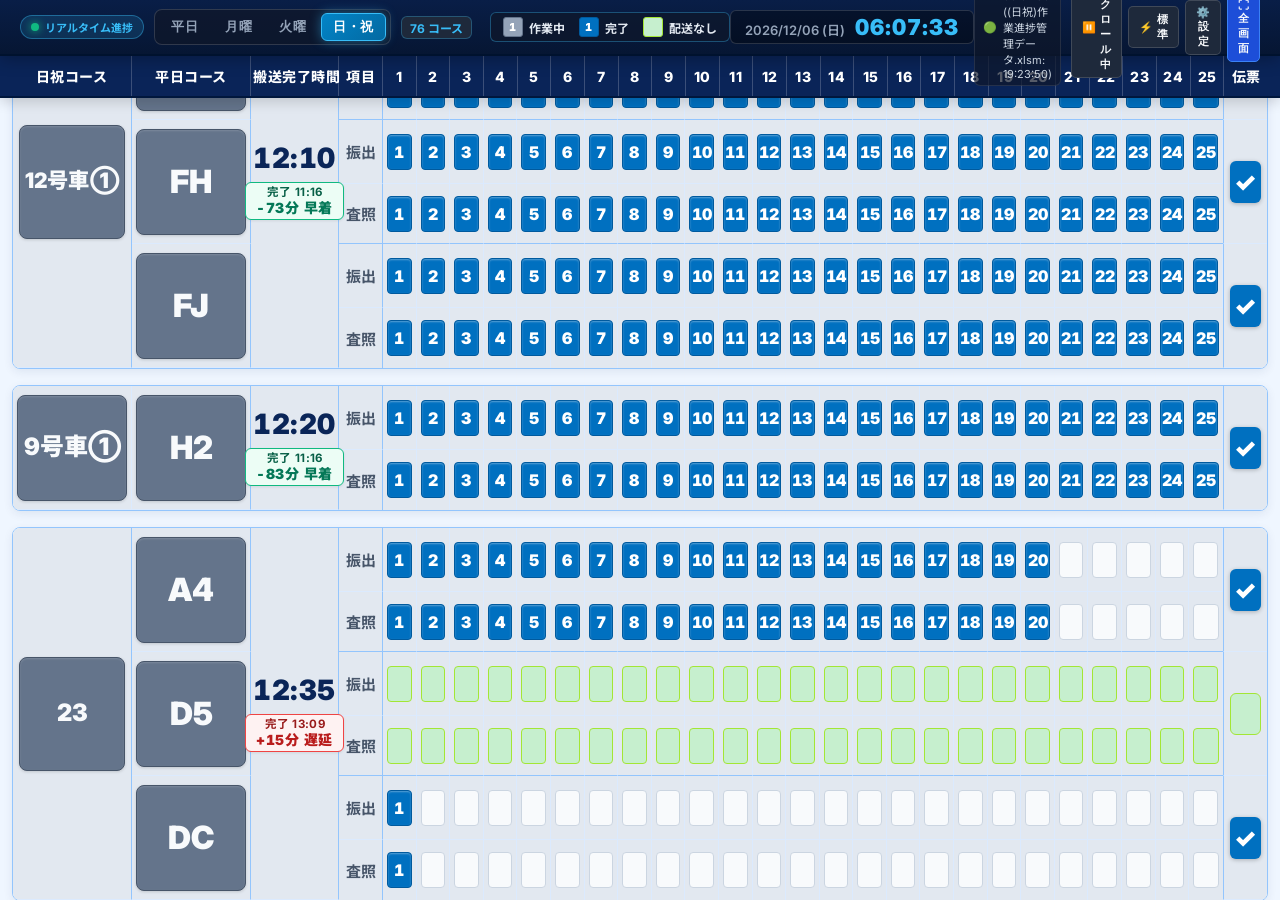
==== index.html @ 8dad3978 "作業進捗状況システム: 最新版（全部入り閲覧HTML・Teams自動セルフ更新対応）" ====
<!DOCTYPE html>
<html lang="ja">

<head>
  <meta charset="UTF-8">
  <meta name="viewport" content="width=device-width, initial-scale=1.0">
  <title>倉庫作業進捗サイネージ</title>
  <link rel="stylesheet" href="style.css?v=20260902_03">
  <link rel="preconnect" href="https://fonts.googleapis.com">
  <link rel="preconnect" href="https://fonts.gstatic.com" crossorigin>
  <link
    href="https://fonts.googleapis.com/css2?family=Inter:wght@500;700;800;900&family=Noto+Sans+JP:wght@500;700;900&display=swap"
    rel="stylesheet">
</head>

<body>
  <!-- Top Navigation & Dashboard Bar -->
  <header class="signage-header" id="signage-header">
    <div class="header-left">
      <div class="system-badge">
        <span class="live-dot"></span>
        <span class="badge-text">リアルタイム進捗</span>
      </div>

      <!-- 曜日切替タブ (平日 / 月曜 / 火曜 / 日・祝) -->
      <div class="day-tabs-group" id="day-tabs-group">
        <button class="day-tab" data-day="平日">平日</button>
        <button class="day-tab" data-day="月曜">月曜</button>
        <button class="day-tab" data-day="火曜">火曜</button>
        <button class="day-tab" data-day="日・祝">日・祝</button>
      </div>

      <span class="course-count-badge" id="course-count-badge">70 コース</span>
      <div class="legend-container">
        <div class="legend-item">
          <div class="legend-tile legend-tile-grey">1</div>
          <span>作業中</span>
        </div>
        <div class="legend-item">
          <div class="legend-tile legend-tile-blue">1</div>
          <span>完了</span>
        </div>
        <div class="legend-item">
          <div class="legend-tile legend-tile-green"></div>
          <span>配送なし</span>
        </div>
      </div>
    </div>

    <div class="header-center">
      <div class="clock-display">
        <span class="clock-date" id="clock-date">2026/08/28 (金)</span>
        <span class="clock-time" id="clock-time">11:30:00</span>
      </div>
    </div>

    <div class="header-right">
      <div class="status-pill" id="sync-status-pill">
        <span class="status-icon" id="sync-status-icon">🟢</span>
        <span class="status-text" id="sync-status-text">最終更新 11:30:00</span>
      </div>

      <div class="controls-group">
        <button class="btn-ctrl" id="btn-toggle-scroll" title="スクロール一時停止/再開 (Space)">
          <span id="scroll-icon">⏸️</span>
          <span id="scroll-btn-text">スクロール中</span>
        </button>
        <button class="btn-ctrl" id="btn-speed" title="スクロール速度切替">
          ⚡ <span id="speed-label">標準</span>
        </button>
        <button class="btn-ctrl" id="btn-settings" title="設定">
          ⚙️ 設定
        </button>
        <button class="btn-ctrl btn-fullscreen" id="btn-fullscreen" title="全画面表示 (F11)">
          ⛶ 全画面
        </button>
      </div>
    </div>
  </header>

  <!-- Sticky Fixed Table Column Headers (Dark Navy) -->
  <div class="table-fixed-header-wrapper">
    <table class="signage-table header-table">
      <colgroup>
        <col class="col-vehicle">
        <col class="col-course-sub">
        <col class="col-time">
        <col class="col-line">
        <col class="col-num" span="25">
        <col class="col-slip">
      </colgroup>
      <thead>
        <tr>
          <th class="th-course-name th-course-main" id="th-course-main">平日コース</th>
          <th class="th-course-name th-course-sub" id="th-course-sub">平日コース</th>
          <th class="th-time">搬送完了時間</th>
          <th class="th-line">項目</th>
          <th class="th-num">1</th>
          <th class="th-num">2</th>
          <th class="th-num">3</th>
          <th class="th-num">4</th>
          <th class="th-num">5</th>
          <th class="th-num">6</th>
          <th class="th-num">7</th>
          <th class="th-num">8</th>
          <th class="th-num">9</th>
          <th class="th-num">10</th>
          <th class="th-num">11</th>
          <th class="th-num">12</th>
          <th class="th-num">13</th>
          <th class="th-num">14</th>
          <th class="th-num">15</th>
          <th class="th-num">16</th>
          <th class="th-num">17</th>
          <th class="th-num">18</th>
          <th class="th-num">19</th>
          <th class="th-num">20</th>
          <th class="th-num">21</th>
          <th class="th-num">22</th>
          <th class="th-num">23</th>
          <th class="th-num">24</th>
          <th class="th-num">25</th>
          <th class="th-slip">伝票</th>
        </tr>
      </thead>
    </table>
  </div>

  <!-- Scrollable Viewport Container -->
  <main class="scroll-viewport" id="scroll-viewport">
    <div class="scroll-content" id="scroll-content">
      <div id="course-cards-container"></div>

      <!-- Bottom Loop Notice -->
      <div class="loop-notice-bar" id="loop-notice-bar">
        <span class="loop-spinner"></span>
        <span>全コース表示完了 - まもなく先頭へ戻ります</span>
      </div>
    </div>
  </main>

  <!-- Error Banner -->
  <div class="error-banner" id="error-banner" style="display: none;">
    <span class="error-icon">⚠️</span>
    <span class="error-msg" id="error-msg">エクセルデータを読み込み中...</span>
  </div>

  <!-- Settings Modal -->
  <div class="modal-overlay" id="settings-modal" style="display: none;">
    <div class="modal-card">
      <div class="modal-header">
        <h2>⚙️ サイネージ設定</h2>
        <button class="modal-close" id="btn-close-modal">×</button>
      </div>
      <div class="modal-body">
        <div class="form-group">
          <label for="input-excel-path">Teams / OneDriveのエクセルファイルパス:</label>
          <input type="text" id="input-excel-path" class="form-input" placeholder="C:\path	o\(平日)作業進捗管理データ.xlsm">
          <small class="form-help">Teamsの同期フォルダ内にある .xlsm ファイルの絶対パスを指定します。</small>
        </div>

        <div class="form-row">
          <div class="form-group">
            <label for="input-poll-interval">データ更新間隔 (秒):</label>
            <input type="number" id="input-poll-interval" class="form-input" min="2" max="60" value="5">
          </div>
          <div class="form-group">
            <label for="input-scroll-speed">スクロール速度 (px/秒):</label>
            <input type="number" id="input-scroll-speed" class="form-input" min="10" max="100" value="35">
          </div>
        </div>

        <div class="form-row">
          <div class="form-group">
            <label for="input-bottom-pause">最下部の一時停止 (秒):</label>
            <input type="number" id="input-bottom-pause" class="form-input" min="1" max="30" value="4">
          </div>
          <div class="form-group">
            <label for="input-top-pause">最上部の一時停止 (秒):</label>
            <input type="number" id="input-top-pause" class="form-input" min="1" max="30" value="2">
          </div>
        </div>

        <div class="form-group">
          <label for="input-font-scale">文字サイズ倍率:</label>
          <select id="input-font-scale" class="form-input">
            <option value="0.9">小 (90%)</option>
            <option value="1.0" selected>標準 (100%)</option>
            <option value="1.15">大 (115% - 大型モニター推奨)</option>
            <option value="1.3">特大 (130% - 遠距離用)</option>
          </select>
        </div>
      </div>
      <div class="modal-footer">
        <button class="btn btn-secondary" id="btn-cancel-settings">キャンセル</button>
        <button class="btn btn-primary" id="btn-save-settings">保存して適用</button>
      </div>
    </div>
  </div>

  <script src="signage_data.js"></script>
  <script src="app.js?v=20260903_02"></script>
</body>

</html>
---- style.css ----
/* =========================================================
   倉庫作業進捗サイネージ - スタイルシート (style.css)
   【コース名・号車名 フォント最大化 ＆ 上下左右中央配置 ＆ 完了時グレー連動】
   ========================================================= */

:root {
  --header-bg: #0A2458;
  --header-text: #FFFFFF;
  
  --bg-viewport: #EFF6FF;
  --bg-card: #FFFFFF;
  --bg-card-alt: #F8FAFC;
  
  --border-table: #93C5FD;
  --border-cell: #DBEAFE;
  
  /* コース名の濃紺立体バッジ */
  --badge-navy: #0A2558;
  --badge-text: #FFFFFF;
  
  --time-text: #0A2558;
  
  /* 1〜25 進捗タイルカラー (ご指定仕様) */
  --tile-done-bg: #0070C0;        /* 完了済み: 鮮やかなブルー */
  --tile-active-bg: #94A3B8;      /* 進行中: グレー */
  --tile-nodelivery-bg: #C6EFCE;  /* 配送なし: 薄い黄緑 */
  --tile-pending-border: #CBD5E1;  /* 未着手: 白枠線 */
  
  --slip-done-bg: #0070C0;        /* 伝票完了: 完了済みと同じブルー */
  
  /* 完了コース (F列=1) グレー背景色 (案A) */
  --completed-row-bg: #E2E8F0;
  
  --font-scale: 1.0;
  --group-gap: 16px;              /* 号車グループ間の余白 */
}

* {
  margin: 0;
  padding: 0;
  box-sizing: border-box;
}

html, body {
  width: 100vw;
  height: 100vh;
  overflow: hidden;
  background-color: var(--bg-viewport);
  color: #0F172A;
  font-family: 'Inter', 'Noto Sans JP', -apple-system, BlinkMacSystemFont, "Segoe UI", Roboto, sans-serif;
  user-select: none;
  -webkit-font-smoothing: antialiased;
}

/* =========================================================
   Top Bar (上部ヘッダー)
   ========================================================= */
.signage-header {
  height: 56px;
  background: linear-gradient(180deg, #091E47 0%, #061633 100%);
  border-bottom: 2px solid #00122E;
  display: flex;
  align-items: center;
  justify-content: space-between;
  padding: 0 20px;
  position: relative;
  z-index: 50;
  color: #FFFFFF;
  box-shadow: 0 4px 15px rgba(0, 0, 0, 0.25);
}

.header-left {
  display: flex;
  align-items: center;
  gap: 10px;
  flex-shrink: 0;
}

.system-badge {
  display: flex;
  align-items: center;
  gap: 6px;
  background: rgba(56, 189, 248, 0.15);
  border: 1px solid rgba(56, 189, 248, 0.4);
  border-radius: 9999px;
  padding: 3px 10px;
}

.live-dot {
  width: 8px;
  height: 8px;
  background-color: #10B981;
  border-radius: 50%;
  box-shadow: 0 0 8px #10B981;
  animation: pulse-green 2s infinite ease-in-out;
}

@keyframes pulse-green {
  0%, 100% { opacity: 1; transform: scale(1); }
  50% { opacity: 0.4; transform: scale(0.85); }
}

.badge-text {
  font-size: 11px;
  font-weight: 700;
  color: #38BDF8;
}

/* 曜日切替タブボタングループ */
.day-tabs-group {
  display: flex;
  align-items: center;
  gap: 3px;
  background: rgba(15, 23, 42, 0.75);
  padding: 3px 4px;
  border-radius: 8px;
  border: 1px solid rgba(255, 255, 255, 0.15);
}

.day-tab {
  background: transparent;
  border: 1px solid transparent;
  color: #94A3B8;
  font-size: 13px;
  font-weight: 800;
  padding: 4px 11px;
  border-radius: 6px;
  cursor: pointer;
  transition: all 0.2s ease;
  white-space: nowrap;
  letter-spacing: 0.5px;
}

.day-tab:hover {
  background: rgba(255, 255, 255, 0.1);
  color: #FFFFFF;
}

.day-tab.active {
  background: linear-gradient(135deg, #0284C7 0%, #0369A1 100%);
  color: #FFFFFF;
  border-color: #38BDF8;
  box-shadow: 0 0 12px rgba(56, 189, 248, 0.45);
  font-weight: 900;
}

.course-count-badge {
  background: #1E293B;
  color: #38BDF8;
  font-size: 12px;
  font-weight: 700;
  padding: 2px 8px;
  border-radius: 6px;
  border: 1px solid rgba(56, 189, 248, 0.3);
}

.header-center {
  display: flex;
  align-items: center;
  justify-content: center;
  flex-shrink: 0;
}

.clock-display {
  display: flex;
  align-items: baseline;
  gap: 10px;
  background: rgba(0, 0, 0, 0.35);
  border: 1px solid rgba(255, 255, 255, 0.15);
  padding: 3px 14px;
  border-radius: 6px;
}

.clock-date {
  font-size: 13px;
  font-weight: 600;
  color: #94A3B8;
}

.clock-time {
  font-size: 22px;
  font-weight: 900;
  color: #38BDF8;
  letter-spacing: 1px;
  font-variant-numeric: tabular-nums;
}

.header-right {
  display: flex;
  align-items: center;
  gap: 10px;
}

.status-pill {
  display: flex;
  align-items: center;
  gap: 6px;
  background: rgba(15, 23, 42, 0.7);
  border: 1px solid rgba(255, 255, 255, 0.1);
  border-radius: 6px;
  padding: 4px 8px;
  font-size: 11px;
  color: #CBD5E1;
}

.controls-group {
  display: flex;
  align-items: center;
  gap: 6px;
}

.btn-ctrl {
  background: #1E293B;
  border: 1px solid rgba(255, 255, 255, 0.15);
  color: #F8FAFC;
  padding: 5px 10px;
  border-radius: 5px;
  font-size: 11px;
  font-weight: 700;
  cursor: pointer;
  display: flex;
  align-items: center;
  gap: 4px;
}

.btn-ctrl:hover {
  background: #334155;
  color: #FFFFFF;
}

.btn-fullscreen {
  background: #1D4ED8;
  border-color: #3B82F6;
}

/* =========================================================
   Fixed Column Header Table (ダークネイビー固定ヘッダー)
   ========================================================= */
.table-fixed-header-wrapper {
  width: 100%;
  background: var(--header-bg);
  border-bottom: 2px solid #00173D;
  position: relative;
  z-index: 40;
  box-shadow: 0 4px 12px rgba(0, 0, 0, 0.15);
  padding: 0 12px;
}

.signage-table {
  width: 100%;
  border-collapse: collapse;
  table-layout: fixed;
}

/* 列幅設定（コース名・号車名が切れないように幅を最適化） */
.col-vehicle    { width: 9.5%; }
.col-course-sub { width: 9.5%; }
.col-time       { width: 7.0%; }
.col-line       { width: 3.5%; }
.col-num        { width: 2.68%; } /* 25 cols * 2.68% = 67.0% */
.col-slip       { width: 3.5%; }

.header-table th {
  background: var(--header-bg);
  color: #FFFFFF;
  font-size: clamp(12px, calc(14px * var(--font-scale)), 18px);
  font-weight: 800;
  text-align: center;
  padding: 10px 2px;
  border-right: 1px solid rgba(255, 255, 255, 0.2);
  letter-spacing: 0.5px;
  white-space: nowrap;
}

.header-table th:last-child {
  border-right: none;
}

/* =========================================================
   Scrollable Viewport (スクロール領域)
   ========================================================= */
.scroll-viewport {
  width: 100%;
  height: calc(100vh - 56px - 42px);
  overflow-y: auto;
  position: relative;
  background-color: var(--bg-viewport);
  padding: 12px 12px 0 12px;
  scrollbar-width: thin;
  scrollbar-color: #93C5FD transparent;
  cursor: pointer;
}

.scroll-viewport::-webkit-scrollbar {
  width: 8px;
}

.scroll-viewport::-webkit-scrollbar-track {
  background: transparent;
}

.scroll-viewport::-webkit-scrollbar-thumb {
  background: #93C5FD;
  border-radius: 4px;
}

.scroll-viewport::-webkit-scrollbar-thumb:hover {
  background: #3B82F6;
}

.scroll-content {
  width: 100%;
  position: relative;
  padding-bottom: 24px;
}

/* =========================================================
   Vehicle Group Card (号車ごとの白カード ＆ 青枠線 ＆ 隙間)
   ========================================================= */
.vehicle-group-card {
  width: 100%;
  border-collapse: separate;
  border-spacing: 0;
  margin-bottom: var(--group-gap);
  background: var(--bg-card);
  border: 1.5px solid var(--border-table);
  border-radius: 8px;
  overflow: hidden;
  box-shadow: 0 3px 10px rgba(10, 36, 88, 0.08);
}

.vehicle-group-card td {
  padding: 0;
  text-align: center;
  vertical-align: middle;
  border-right: 1px solid var(--border-cell);
  border-bottom: 1px solid var(--border-cell);
  font-size: calc(15px * var(--font-scale));
  font-weight: 700;
  background-color: #FFFFFF;
}

.vehicle-group-card tr:last-child td {
  border-bottom: none;
}

.vehicle-group-card td:last-child {
  border-right: none;
}

.course-separator-row td {
  border-bottom: 1.5px solid var(--border-table) !important;
}

/* 行の縦幅 (64px / 60px) */
.course-row-1 {
  height: calc(64px * var(--font-scale));
}

.course-row-2 {
  height: calc(60px * var(--font-scale));
}

.course-row-2 td {
  background-color: #F8FAFC;
}

/* =========================================================
   完了コース (F列=1) 全セル背景グレー (#E2E8F0) 連動
   ========================================================= */
.course-completed-row td {
  background-color: var(--completed-row-bg) !important;
}

.group-completed-cell {
  background-color: var(--completed-row-bg) !important;
}

/* =========================================================
   コース名・号車バッジ（★最大限拡大 ＆ 自動フィット対応）
   ========================================================= */
.cell-vehicle-tall {
  padding: 8px 6px !important;
  border-right: 1.5px solid var(--border-table) !important;
  height: 100% !important;
  vertical-align: middle !important;
  overflow: hidden;
}

/* 連結号車バッジ（例: 2号車、12号車、11号車②） ★フォント自動最適化＆文字詰め */
.badge-vehicle-tall {
  width: 100%;
  height: 100%;
  min-height: calc(114px * var(--font-scale));
  background: var(--badge-navy);
  color: var(--badge-text);
  border-radius: 8px;
  display: flex;
  align-items: center;
  justify-content: center;
  font-size: clamp(16px, calc(24px * var(--font-scale)), 30px);
  font-weight: 900;
  letter-spacing: 0px;
  box-shadow: inset 0 1px 2px rgba(255, 255, 255, 0.2), 0 2px 5px rgba(0, 0, 0, 0.25);
  padding: 0 2px;
  overflow: hidden;
  box-sizing: border-box;
}

/* サブコースバッジ（例: AA, AC, AD, 03, HF, HG, HH） ★フォント自動最適化 */
.cell-course-sub {
  padding: 8px 4px !important;
  border-right: 1.5px solid var(--border-table) !important;
  vertical-align: middle !important;
  overflow: hidden;
}

.badge-course-sub {
  width: 100%;
  height: calc(106px * var(--font-scale));
  background: var(--badge-navy);
  color: var(--badge-text);
  border-radius: 8px;
  display: flex;
  align-items: center;
  justify-content: center;
  font-size: clamp(18px, calc(32px * var(--font-scale)), 38px);
  font-weight: 900;
  letter-spacing: 0px;
  box-shadow: inset 0 1px 2px rgba(255, 255, 255, 0.2), 0 2px 5px rgba(0, 0, 0, 0.25);
  padding: 0 2px;
  overflow: hidden;
  box-sizing: border-box;
}

/* 1対1号車バッジ（例: 7号車、13号車、10号車①、4号車①） ★フォント自動最適化 */
.cell-vehicle-single {
  padding: 8px 4px !important;
  border-right: 1px solid var(--border-cell) !important;
  vertical-align: middle !important;
  overflow: hidden;
}

.badge-vehicle-single {
  width: 100%;
  height: calc(106px * var(--font-scale));
  background: var(--badge-navy);
  color: var(--badge-text);
  border-radius: 8px;
  display: flex;
  align-items: center;
  justify-content: center;
  font-size: clamp(16px, calc(24px * var(--font-scale)), 30px);
  font-weight: 900;
  letter-spacing: 0px;
  box-shadow: inset 0 1px 2px rgba(255, 255, 255, 0.2), 0 2px 5px rgba(0, 0, 0, 0.25);
  padding: 0 2px;
  overflow: hidden;
  box-sizing: border-box;
}

/* ワイドコースバッジ（例: A4, C1） ★フォント自動最適化 */
.cell-course-full {
  padding: 8px 6px !important;
  border-right: 1.5px solid var(--border-table) !important;
  vertical-align: middle !important;
  overflow: hidden;
}

.badge-course-full {
  width: 100%;
  height: calc(106px * var(--font-scale));
  background: var(--badge-navy);
  color: var(--badge-text);
  border-radius: 8px;
  display: flex;
  align-items: center;
  justify-content: center;
  font-size: clamp(18px, calc(32px * var(--font-scale)), 40px);
  font-weight: 900;
  letter-spacing: 0.5px;
  box-shadow: inset 0 1px 2px rgba(255, 255, 255, 0.2), 0 2px 5px rgba(0, 0, 0, 0.25);
  padding: 0 4px;
  overflow: hidden;
  box-sizing: border-box;
}

/* バッジ内テキストインナー（どんなモニター・文字数でも枠内に自動スケーリング） */
.badge-text-inner {
  display: inline-block;
  white-space: nowrap;
  text-align: center;
  line-height: 1.1;
  width: max-content;
  max-width: none;
  transform-origin: center center;
  transition: transform 0.1s ease;
}

/* =========================================================
   ★ コース完了時（CK列=1）のグレー表示スタイル
   ========================================================= */
/* 1. 完了バッジ（濃紺から落ち着いたグレーへ変化） */
.badge-completed,
.group-completed-cell .badge-vehicle-tall,
.group-completed-cell .badge-course-sub,
.group-completed-cell .badge-vehicle-single,
.group-completed-cell .badge-course-full {
  background: #64748B !important; /* スレートグレー */
  color: #F8FAFC !important;
  box-shadow: inset 0 1px 2px rgba(255, 255, 255, 0.15), 0 1px 3px rgba(0, 0, 0, 0.15) !important;
  border: 1px solid #475569 !important;
}

/* 2. 完了コース行の背景（薄いグレー） */
.course-completed-row td {
  background-color: var(--completed-row-bg, #E2E8F0) !important;
}

.course-completed-row .cell-line-furidashi,
.course-completed-row .cell-line-sagyo {
  color: #475569 !important;
}

.course-completed-row .progress-tile.tile-unstarted {
  background-color: #F8FAFC !important;
  border-color: #CBD5E1 !important;
}

.course-completed-row .slip-checkbox.slip-pending-empty {
  background-color: #F8FAFC !important;
  border-color: #CBD5E1 !important;
}

/* =========================================================
   搬送完了時間（フォント 28px ＆ 上下中央揃え）
   ========================================================= */
.cell-time, .cell-time-tall {
  padding: 8px 6px !important;
  border-right: 1.5px solid var(--border-table) !important;
  vertical-align: middle !important;
  text-align: center;
}

.time-cell-content {
  display: flex;
  flex-direction: column;
  align-items: center;
  justify-content: center;
  gap: 4px;
  width: 100%;
}

.time-val {
  font-size: calc(28px * var(--font-scale));
  font-weight: 900;
  color: var(--time-text);
  font-variant-numeric: tabular-nums;
  transition: all 0.25s ease;
  letter-spacing: 0.5px;
  line-height: 1.1;
}

/* 2段表示コンテナ（視認性向上） */
.time-diff-2tier {
  display: inline-flex;
  flex-direction: column;
  align-items: center;
  justify-content: center;
  gap: 2px;
  padding: 3px 10px;
  border-radius: 6px;
  min-width: 96px;
  margin-top: 4px;
  box-shadow: 0 1px 3px rgba(0, 0, 0, 0.08);
  transition: all 0.2s ease;
}

/* 1段目: 完了時刻（例: 完了 13:35） */
.diff-tier-time {
  font-size: calc(11.5px * var(--font-scale));
  font-weight: 700;
  letter-spacing: 0.3px;
  line-height: 1.1;
  white-space: nowrap;
}

/* 2段目: 時間差（例: +95分 遅延 / -15分 早着） */
.diff-tier-val {
  font-size: calc(14px * var(--font-scale));
  font-weight: 900;
  letter-spacing: 0.5px;
  line-height: 1.15;
  white-space: nowrap;
  font-variant-numeric: tabular-nums;
}

/* 早着（緑系） */
.diff-box-early {
  background: #ECFDF5;
  border: 1.5px solid #10B981;
}
.diff-box-early .diff-tier-time {
  color: #065F46;
}
.diff-box-early .diff-tier-val {
  color: #047857;
}

/* 遅延（赤系） */
.diff-box-late {
  background: #FEF2F2;
  border: 1.5px solid #EF4444;
}
.diff-box-late .diff-tier-time {
  color: #991B1B;
}
.diff-box-late .diff-tier-val {
  color: #B91C1C;
}

/* 定刻（青・スレート系） */
.diff-box-ontime {
  background: #F1F5F9;
  border: 1.5px solid #94A3B8;
}
.diff-box-ontime .diff-tier-time {
  color: #475569;
}
.diff-box-ontime .diff-tier-val {
  color: #0F172A;
}

/* 10分前未完了警告（文字自体の光彩・発光点滅アニメーション） */
@keyframes text-pulse-yellow-glow {
  0%, 100% {
    color: #D97706; /* 濃いゴールデンアンバー */
    text-shadow: 0 0 8px rgba(245, 158, 11, 0.4), 0 0 14px rgba(251, 191, 36, 0.3);
    transform: scale(1);
  }
  50% {
    color: #EAB308; /* 輝くビビッドイエロー */
    text-shadow: 0 0 12px rgba(234, 179, 8, 0.95), 0 0 24px rgba(250, 204, 21, 0.8), 0 0 36px rgba(253, 224, 71, 0.6);
    transform: scale(1.06);
  }
}

.time-val-warning {
  display: inline-block;
  animation: text-pulse-yellow-glow 1.8s infinite ease-in-out !important;
  font-weight: 900 !important;
  letter-spacing: 1px;
}

/* =========================================================
   項目（振出 / 査照）
   ========================================================= */
.cell-line-furidashi {
  font-size: calc(16px * var(--font-scale));
  font-weight: 800;
  color: #0A2458;
  border-right: 1.5px solid var(--border-table) !important;
  vertical-align: middle !important;
}

.cell-line-sagyo {
  font-size: calc(16px * var(--font-scale));
  font-weight: 800;
  color: #0A2458;
  border-right: 1.5px solid var(--border-table) !important;
  vertical-align: middle !important;
}

/* =========================================================
   1〜25 進捗タイル
   ========================================================= */
.cell-tile-container {
  width: 100%;
  height: 100%;
  display: flex;
  align-items: center;
  justify-content: center;
  padding: 4px;
}

.progress-tile {
  width: calc(36px * var(--font-scale));
  height: calc(36px * var(--font-scale));
  border-radius: 4px;
  display: flex;
  align-items: center;
  justify-content: center;
  font-size: calc(16px * var(--font-scale));
  font-weight: 900;
  font-variant-numeric: tabular-nums;
  transition: all 0.15s ease;
}

/* ① ブルー: 完了済み (99) -> 青背景 + 白文字数字 */
.progress-tile.tile-blue-done {
  background-color: var(--tile-done-bg);
  color: #FFFFFF;
  border: 1px solid #005A9E;
  box-shadow: inset 0 1px 2px rgba(255, 255, 255, 0.35);
}

/* ① グレー: 進行中 (1) -> グレー背景 + 白文字数字 */
.progress-tile.tile-grey-active {
  background-color: var(--tile-active-bg);
  color: #FFFFFF;
  border: 1px solid #64748B;
}

/* ① 薄い黄緑: 配送なし -> 薄緑背景 (数字なし) */
.progress-tile.tile-green-nodelivery {
  background-color: var(--tile-nodelivery-bg);
  border: 1px solid #A3E635;
  color: transparent;
}

/* ③ 色なし: 未着手 (0) -> 白背景 + 薄い枠線 (数字非表示) */
.progress-tile.tile-unstarted {
  background-color: #FFFFFF;
  border: 1.5px solid var(--tile-pending-border);
  color: transparent;
}

/* =========================================================
   伝票
   ========================================================= */
.cell-slip {
  border-left: 1.5px solid var(--border-table) !important;
  vertical-align: middle !important;
}

.slip-checkbox-container {
  width: 100%;
  height: 100%;
  display: flex;
  align-items: center;
  justify-content: center;
  padding: 6px;
}

.slip-checkbox {
  width: calc(42px * var(--font-scale));
  height: calc(42px * var(--font-scale));
  border-radius: 6px;
  display: flex;
  align-items: center;
  justify-content: center;
  font-size: calc(25px * var(--font-scale));
  font-weight: 900;
}

/* ② 伝票完了: 完了済みと同じブルー背景 + 白チェック */
.slip-checkbox.slip-done-blue {
  background-color: var(--slip-done-bg);
  color: #FFFFFF;
  box-shadow: 0 1px 4px rgba(0, 0, 0, 0.25);
}

/* 伝票 配送なし: 薄い黄緑背景 (チェックなし) */
.slip-checkbox.slip-nodelivery-green {
  background-color: var(--tile-nodelivery-bg);
  border: 1.5px solid #A3E635;
  color: transparent;
}

/* 伝票未完了: 白抜き枠線 */
.slip-checkbox.slip-pending-empty {
  background-color: #FFFFFF;
  border: 2px solid #CBD5E1;
}

/* Loop Notice Bar */
.loop-notice-bar {
  height: 52px;
  background: #E2E8F0;
  display: flex;
  align-items: center;
  justify-content: center;
  gap: 10px;
  color: #0A2558;
  font-size: 14px;
  font-weight: 800;
  border: 1.5px dashed #93C5FD;
  border-radius: 6px;
  margin: 12px 0;
}

.loop-spinner {
  width: 18px;
  height: 18px;
  border: 2px solid #93C5FD;
  border-top-color: #0A2558;
  border-radius: 50%;
  animation: spin 1s infinite linear;
}

@keyframes spin {
  to { transform: rotate(360deg); }
}

/* Pause Floating Toast */
.pause-toast {
  position: fixed;
  bottom: 24px;
  right: 24px;
  background: rgba(10, 36, 88, 0.92);
  color: #FFFFFF;
  padding: 10px 18px;
  border-radius: 9999px;
  font-size: 14px;
  font-weight: 800;
  display: flex;
  align-items: center;
  gap: 8px;
  box-shadow: 0 4px 16px rgba(0, 0, 0, 0.25);
  border: 1px solid rgba(56, 189, 248, 0.4);
  z-index: 90;
  pointer-events: none;
  animation: fadeIn 0.2s ease;
}

@keyframes fadeIn {
  from { opacity: 0; transform: translateY(8px); }
  to { opacity: 1; transform: translateY(0); }
}

/* Error Banner */
.error-banner {
  position: fixed;
  bottom: 20px;
  left: 50%;
  transform: translateX(-50%);
  background: #DC2626;
  color: #FFFFFF;
  padding: 10px 20px;
  border-radius: 8px;
  box-shadow: 0 8px 24px rgba(0,0,0,0.3);
  font-weight: 700;
  display: flex;
  align-items: center;
  gap: 8px;
  z-index: 100;
}

/* Modal Styling */
.modal-overlay {
  position: fixed;
  top: 0; left: 0; right: 0; bottom: 0;
  background: rgba(0, 0, 0, 0.6);
  backdrop-filter: blur(4px);
  display: flex;
  align-items: center;
  justify-content: center;
  z-index: 200;
}

.modal-card {
  background: #FFFFFF;
  border: 1px solid #CBD5E1;
  border-radius: 10px;
  width: 560px;
  max-width: 90vw;
  box-shadow: 0 16px 40px rgba(0, 0, 0, 0.2);
  overflow: hidden;
  color: #0F172A;
}

.modal-header {
  padding: 14px 20px;
  background: var(--header-bg);
  color: #FFFFFF;
  display: flex;
  align-items: center;
  justify-content: space-between;
}

.modal-header h2 {
  font-size: 16px;
  font-weight: 800;
}

.modal-close {
  background: none;
  border: none;
  color: #94A3B8;
  font-size: 24px;
  cursor: pointer;
}

.modal-body {
  padding: 20px;
  display: flex;
  flex-direction: column;
  gap: 14px;
}

.form-group {
  display: flex;
  flex-direction: column;
  gap: 5px;
}

.form-row {
  display: grid;
  grid-template-columns: 1fr 1fr;
  gap: 12px;
}

.form-group label {
  font-size: 13px;
  font-weight: 700;
  color: #334155;
}

.form-input {
  background: #F8FAFC;
  border: 1.5px solid #CBD5E1;
  border-radius: 5px;
  padding: 8px 10px;
  color: #0F172A;
  font-size: 13px;
  outline: none;
}

.form-input:focus {
  border-color: #2563EB;
  background: #FFFFFF;
}

.form-help {
  font-size: 11px;
  color: #64748B;
}

.modal-footer {
  padding: 12px 20px;
  background: #F1F5F9;
  border-top: 1px solid #E2E8F0;
  display: flex;
  justify-content: flex-end;
  gap: 10px;
}

.btn {
  padding: 8px 16px;
  border-radius: 5px;
  font-size: 13px;
  font-weight: 700;
  cursor: pointer;
  border: none;
}

.btn-secondary {
  background: #E2E8F0;
  color: #475569;
}

.btn-primary {
  background: #0A2E65;
  color: #FFFFFF;
}

/* =========================================================
   ステータス凡例 (案1: トップヘッダー左側組み込み)
   【作業中 -> 完了 -> 配送なし】
   ========================================================= */
.legend-container {
  display: flex;
  align-items: center;
  gap: 14px;
  background: rgba(15, 23, 42, 0.7);
  border: 1px solid rgba(56, 189, 248, 0.35);
  border-radius: 6px;
  padding: 4px 12px;
  margin-left: 8px;
}

.legend-item {
  display: flex;
  align-items: center;
  gap: 6px;
  font-size: 12px;
  font-weight: 700;
  color: #E2E8F0;
}

.legend-tile {
  width: 20px;
  height: 20px;
  border-radius: 3px;
  display: flex;
  align-items: center;
  justify-content: center;
  font-size: 11px;
  font-weight: 900;
  font-variant-numeric: tabular-nums;
}

.legend-tile-grey {
  background-color: var(--tile-active-bg);
  color: #FFFFFF;
  border: 1px solid #64748B;
}

.legend-tile-blue {
  background-color: var(--tile-done-bg);
  color: #FFFFFF;
  border: 1px solid #005A9E;
}

.legend-tile-green {
  background-color: var(--tile-nodelivery-bg);
  border: 1px solid #A3E635;
}
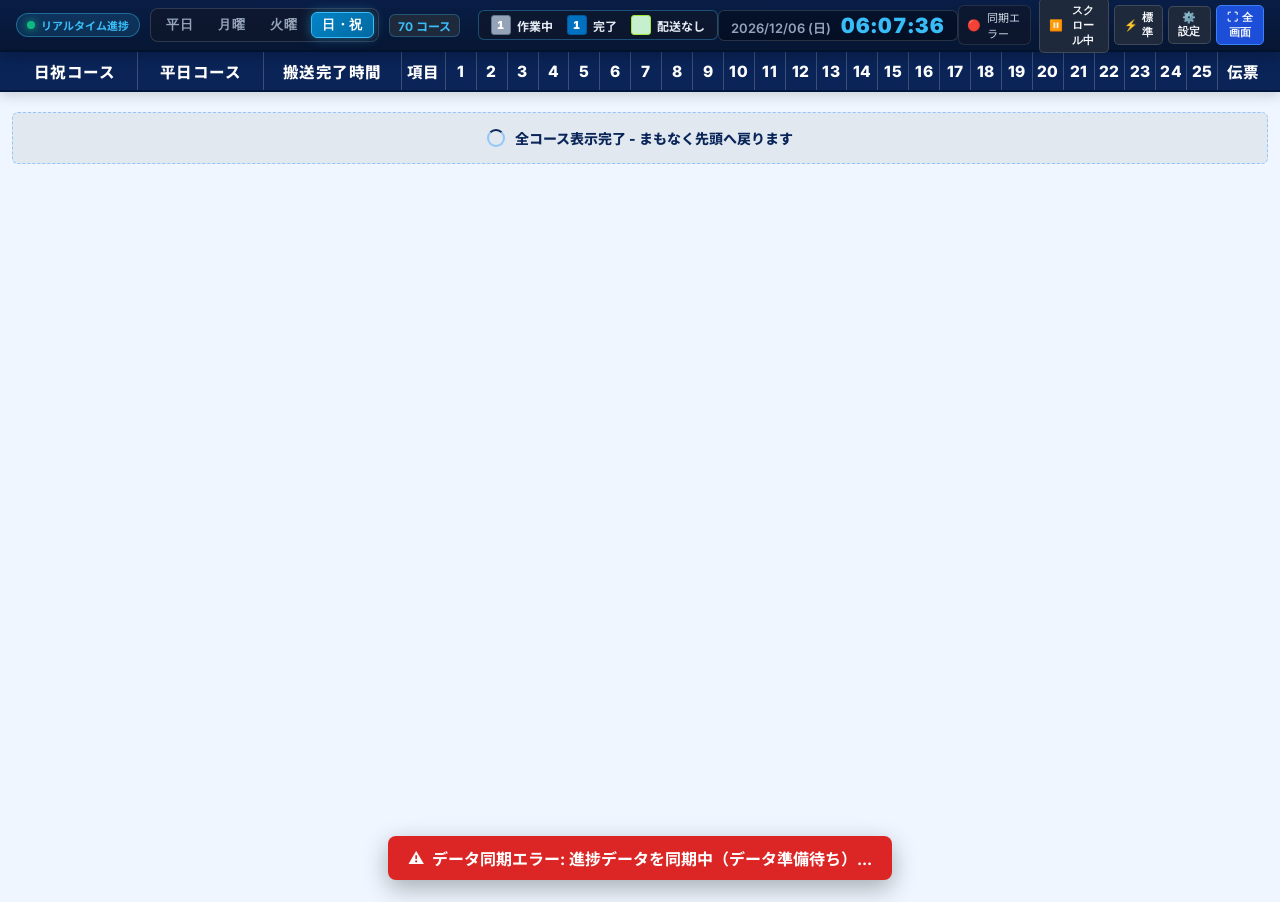
==== commit 1776d3a1: "Update: システム仕様書の追加、一時ファイルの整理、最新コード（完全単一HTML/STALE GUARD/Firebase連携）の同期" ====
--- a/index.html
+++ b/index.html
@@ -5,7 +5,7 @@
   <meta charset="UTF-8">
   <meta name="viewport" content="width=device-width, initial-scale=1.0">
   <title>倉庫作業進捗サイネージ</title>
-  <link rel="stylesheet" href="style.css?v=20260902_03">
+  <link rel="stylesheet" href="style.css?v=20260904_cloud02">
   <link rel="preconnect" href="https://fonts.googleapis.com">
   <link rel="preconnect" href="https://fonts.gstatic.com" crossorigin>
   <link
@@ -198,8 +198,7 @@
     </div>
   </div>
 
-  <script src="signage_data.js"></script>
-  <script src="app.js?v=20260903_02"></script>
+  <script src="app.js?v=20260904_cloud03"></script>
 </body>
 
 </html>
--- a/style.css
+++ b/style.css
@@ -32,7 +32,7 @@
   --completed-row-bg: #E2E8F0;
   
   --font-scale: 1.0;
-  --group-gap: 16px;              /* 号車グループ間の余白 */
+  --group-gap: 13px;              /* 号車グループ間の余白（1画面に約6コース綺麗に収まる最適値） */
 }
 
 * {
@@ -56,13 +56,13 @@
    Top Bar (上部ヘッダー)
    ========================================================= */
 .signage-header {
-  height: 56px;
+  height: 52px;
   background: linear-gradient(180deg, #091E47 0%, #061633 100%);
   border-bottom: 2px solid #00122E;
   display: flex;
   align-items: center;
   justify-content: space-between;
-  padding: 0 20px;
+  padding: 0 16px;
   position: relative;
   z-index: 50;
   color: #FFFFFF;
@@ -123,7 +123,7 @@
   color: #94A3B8;
   font-size: 13px;
   font-weight: 800;
-  padding: 4px 11px;
+  padding: 3px 10px;
   border-radius: 6px;
   cursor: pointer;
   transition: all 0.2s ease;
@@ -167,7 +167,7 @@
   gap: 10px;
   background: rgba(0, 0, 0, 0.35);
   border: 1px solid rgba(255, 255, 255, 0.15);
-  padding: 3px 14px;
+  padding: 2px 12px;
   border-radius: 6px;
 }
 
@@ -178,7 +178,7 @@
 }
 
 .clock-time {
-  font-size: 22px;
+  font-size: 21px;
   font-weight: 900;
   color: #38BDF8;
   letter-spacing: 1px;
@@ -188,7 +188,7 @@
 .header-right {
   display: flex;
   align-items: center;
-  gap: 10px;
+  gap: 8px;
 }
 
 .status-pill {
@@ -198,7 +198,7 @@
   background: rgba(15, 23, 42, 0.7);
   border: 1px solid rgba(255, 255, 255, 0.1);
   border-radius: 6px;
-  padding: 4px 8px;
+  padding: 3px 8px;
   font-size: 11px;
   color: #CBD5E1;
 }
@@ -206,14 +206,14 @@
 .controls-group {
   display: flex;
   align-items: center;
-  gap: 6px;
+  gap: 5px;
 }
 
 .btn-ctrl {
   background: #1E293B;
   border: 1px solid rgba(255, 255, 255, 0.15);
   color: #F8FAFC;
-  padding: 5px 10px;
+  padding: 4px 9px;
   border-radius: 5px;
   font-size: 11px;
   font-weight: 700;
@@ -252,21 +252,21 @@
   table-layout: fixed;
 }
 
-/* 列幅設定（コース名・号車名が切れないように幅を最適化） */
-.col-vehicle    { width: 9.5%; }
-.col-course-sub { width: 9.5%; }
-.col-time       { width: 7.0%; }
+/* 列幅設定（搬送完了時間を11%に拡大し、1〜25進捗タイルをスリム化） */
+.col-vehicle    { width: 10%; }
+.col-course-sub { width: 10%; }
+.col-time       { width: 11%; }   /* ★ 7.5% → 11% に大幅拡大（余裕のある見やすい幅に） */
 .col-line       { width: 3.5%; }
-.col-num        { width: 2.68%; } /* 25 cols * 2.68% = 67.0% */
-.col-slip       { width: 3.5%; }
+.col-num        { width: 2.46%; } /* ★ 2.58% → 2.46% にスリム化（25列×2.46%=61.5%） */
+.col-slip       { width: 4%; }
 
 .header-table th {
   background: var(--header-bg);
   color: #FFFFFF;
-  font-size: clamp(12px, calc(14px * var(--font-scale)), 18px);
+  font-size: clamp(13px, calc(15.5px * var(--font-scale)), 20px);
   font-weight: 800;
   text-align: center;
-  padding: 10px 2px;
+  padding: 8px 2px;
   border-right: 1px solid rgba(255, 255, 255, 0.2);
   letter-spacing: 0.5px;
   white-space: nowrap;
@@ -281,11 +281,11 @@
    ========================================================= */
 .scroll-viewport {
   width: 100%;
-  height: calc(100vh - 56px - 42px);
+  height: calc(100vh - 52px - 38px);
   overflow-y: auto;
   position: relative;
   background-color: var(--bg-viewport);
-  padding: 12px 12px 0 12px;
+  padding: 8px 12px 0 12px;
   scrollbar-width: thin;
   scrollbar-color: #93C5FD transparent;
   cursor: pointer;
@@ -311,11 +311,12 @@
 .scroll-content {
   width: 100%;
   position: relative;
-  padding-bottom: 24px;
+  padding-bottom: 20px;
 }
 
 /* =========================================================
    Vehicle Group Card (号車ごとの白カード ＆ 青枠線 ＆ 隙間)
+   【1画面に約6コースが綺麗に収まる高さ設計: 78px + 72px = 150px】
    ========================================================= */
 .vehicle-group-card {
   width: 100%;
@@ -326,7 +327,7 @@
   border: 1.5px solid var(--border-table);
   border-radius: 8px;
   overflow: hidden;
-  box-shadow: 0 3px 10px rgba(10, 36, 88, 0.08);
+  box-shadow: 0 2px 8px rgba(10, 36, 88, 0.08);
 }
 
 .vehicle-group-card td {
@@ -335,7 +336,7 @@
   vertical-align: middle;
   border-right: 1px solid var(--border-cell);
   border-bottom: 1px solid var(--border-cell);
-  font-size: calc(15px * var(--font-scale));
+  font-size: calc(16px * var(--font-scale));
   font-weight: 700;
   background-color: #FFFFFF;
 }
@@ -352,13 +353,13 @@
   border-bottom: 1.5px solid var(--border-table) !important;
 }
 
-/* 行の縦幅 (64px / 60px) */
+/* 行の縦幅 (78px / 72px -> 計150px: 6コース/画面に完全フィット) */
 .course-row-1 {
-  height: calc(64px * var(--font-scale));
+  height: calc(78px * var(--font-scale));
 }
 
 .course-row-2 {
-  height: calc(60px * var(--font-scale));
+  height: calc(72px * var(--font-scale));
 }
 
 .course-row-2 td {
@@ -372,44 +373,50 @@
   background-color: var(--completed-row-bg) !important;
 }
 
+.course-completed-row td.cell-vehicle-tall:not(.group-completed-cell),
+.course-completed-row td.cell-course-sub:not(.group-completed-cell),
+.course-completed-row td.cell-time-tall:not(.group-completed-cell) {
+  background-color: #FFFFFF !important;
+}
+
 .group-completed-cell {
   background-color: var(--completed-row-bg) !important;
 }
 
 /* =========================================================
-   コース名・号車バッジ（★最大限拡大 ＆ 自動フィット対応）
+   コース名・号車バッジ（★特大フォント ＆ はみ出し防止自動フィット）
    ========================================================= */
 .cell-vehicle-tall {
-  padding: 8px 6px !important;
+  padding: 4px 3px !important;
   border-right: 1.5px solid var(--border-table) !important;
   height: 100% !important;
   vertical-align: middle !important;
   overflow: hidden;
 }
 
-/* 連結号車バッジ（例: 2号車、12号車、11号車②） ★フォント自動最適化＆文字詰め */
+/* 連結号車バッジ（例: 2号車、12号車、11号車②） ★34px〜58px特大フォント＆自動最適化 */
 .badge-vehicle-tall {
   width: 100%;
   height: 100%;
-  min-height: calc(114px * var(--font-scale));
+  min-height: calc(136px * var(--font-scale));
   background: var(--badge-navy);
   color: var(--badge-text);
   border-radius: 8px;
   display: flex;
   align-items: center;
   justify-content: center;
-  font-size: clamp(16px, calc(24px * var(--font-scale)), 30px);
+  font-size: clamp(32px, calc(46px * var(--font-scale)), 58px);
   font-weight: 900;
-  letter-spacing: 0px;
+  letter-spacing: -0.5px;
   box-shadow: inset 0 1px 2px rgba(255, 255, 255, 0.2), 0 2px 5px rgba(0, 0, 0, 0.25);
-  padding: 0 2px;
+  padding: 0 4px;
   overflow: hidden;
   box-sizing: border-box;
 }
 
-/* サブコースバッジ（例: AA, AC, AD, 03, HF, HG, HH） ★フォント自動最適化 */
+/* サブコースバッジ（例: AA, AC, AD, 03, HF, HG, HH, HD） ★40px〜66px特大フォント＆自動最適化 */
 .cell-course-sub {
-  padding: 8px 4px !important;
+  padding: 4px 3px !important;
   border-right: 1.5px solid var(--border-table) !important;
   vertical-align: middle !important;
   overflow: hidden;
@@ -417,25 +424,25 @@
 
 .badge-course-sub {
   width: 100%;
-  height: calc(106px * var(--font-scale));
+  height: calc(130px * var(--font-scale));
   background: var(--badge-navy);
   color: var(--badge-text);
   border-radius: 8px;
   display: flex;
   align-items: center;
   justify-content: center;
-  font-size: clamp(18px, calc(32px * var(--font-scale)), 38px);
+  font-size: clamp(38px, calc(54px * var(--font-scale)), 66px);
   font-weight: 900;
-  letter-spacing: 0px;
+  letter-spacing: -0.5px;
   box-shadow: inset 0 1px 2px rgba(255, 255, 255, 0.2), 0 2px 5px rgba(0, 0, 0, 0.25);
-  padding: 0 2px;
+  padding: 0 4px;
   overflow: hidden;
   box-sizing: border-box;
 }
 
-/* 1対1号車バッジ（例: 7号車、13号車、10号車①、4号車①） ★フォント自動最適化 */
+/* 1対1号車バッジ（例: 7号車、13号車、10号車①、4号車①） ★34px〜58px特大フォント＆自動最適化 */
 .cell-vehicle-single {
-  padding: 8px 4px !important;
+  padding: 4px 3px !important;
   border-right: 1px solid var(--border-cell) !important;
   vertical-align: middle !important;
   overflow: hidden;
@@ -443,25 +450,25 @@
 
 .badge-vehicle-single {
   width: 100%;
-  height: calc(106px * var(--font-scale));
+  height: calc(130px * var(--font-scale));
   background: var(--badge-navy);
   color: var(--badge-text);
   border-radius: 8px;
   display: flex;
   align-items: center;
   justify-content: center;
-  font-size: clamp(16px, calc(24px * var(--font-scale)), 30px);
+  font-size: clamp(32px, calc(46px * var(--font-scale)), 58px);
   font-weight: 900;
-  letter-spacing: 0px;
+  letter-spacing: -0.5px;
   box-shadow: inset 0 1px 2px rgba(255, 255, 255, 0.2), 0 2px 5px rgba(0, 0, 0, 0.25);
-  padding: 0 2px;
+  padding: 0 4px;
   overflow: hidden;
   box-sizing: border-box;
 }
 
-/* ワイドコースバッジ（例: A4, C1） ★フォント自動最適化 */
+/* ワイドコースバッジ（例: A4, C1） ★60px〜76px超特大フォント＆自動最適化 */
 .cell-course-full {
-  padding: 8px 6px !important;
+  padding: 4px 3px !important;
   border-right: 1.5px solid var(--border-table) !important;
   vertical-align: middle !important;
   overflow: hidden;
@@ -469,16 +476,16 @@
 
 .badge-course-full {
   width: 100%;
-  height: calc(106px * var(--font-scale));
+  height: calc(130px * var(--font-scale));
   background: var(--badge-navy);
   color: var(--badge-text);
   border-radius: 8px;
   display: flex;
   align-items: center;
   justify-content: center;
-  font-size: clamp(18px, calc(32px * var(--font-scale)), 40px);
+  font-size: clamp(44px, calc(62px * var(--font-scale)), 76px);
   font-weight: 900;
-  letter-spacing: 0.5px;
+  letter-spacing: -0.5px;
   box-shadow: inset 0 1px 2px rgba(255, 255, 255, 0.2), 0 2px 5px rgba(0, 0, 0, 0.25);
   padding: 0 4px;
   overflow: hidden;
@@ -490,11 +497,10 @@
   display: inline-block;
   white-space: nowrap;
   text-align: center;
-  line-height: 1.1;
-  width: max-content;
-  max-width: none;
+  line-height: 1.0;
+  max-width: 96%;
   transform-origin: center center;
-  transition: transform 0.1s ease;
+  transition: transform 0.05s ease;
 }
 
 /* =========================================================
@@ -517,6 +523,12 @@
   background-color: var(--completed-row-bg, #E2E8F0) !important;
 }
 
+.course-completed-row td.cell-vehicle-tall:not(.group-completed-cell),
+.course-completed-row td.cell-course-sub:not(.group-completed-cell),
+.course-completed-row td.cell-time-tall:not(.group-completed-cell) {
+  background-color: #FFFFFF !important;
+}
+
 .course-completed-row .cell-line-furidashi,
 .course-completed-row .cell-line-sagyo {
   color: #475569 !important;
@@ -533,13 +545,15 @@
 }
 
 /* =========================================================
-   搬送完了時間（フォント 28px ＆ 上下中央揃え）
+   搬送完了時間（セル幅・高さ限界の特大フォント ＆ 上下中央揃え）
    ========================================================= */
 .cell-time, .cell-time-tall {
-  padding: 8px 6px !important;
+  padding: 2px 1px !important; /* 余白を削って文字領域を最大確保 */
   border-right: 1.5px solid var(--border-table) !important;
   vertical-align: middle !important;
   text-align: center;
+  overflow: hidden;
+  box-sizing: border-box;
 }
 
 .time-cell-content {
@@ -547,58 +561,69 @@
   flex-direction: column;
   align-items: center;
   justify-content: center;
-  gap: 4px;
+  gap: 2px;
   width: 100%;
+  max-width: 100%;
+  overflow: hidden;
+  box-sizing: border-box;
 }
 
 .time-val {
-  font-size: calc(28px * var(--font-scale));
+  font-size: clamp(36px, calc(52px * var(--font-scale)), 62px) !important;
   font-weight: 900;
   color: var(--time-text);
   font-variant-numeric: tabular-nums;
-  transition: all 0.25s ease;
-  letter-spacing: 0.5px;
-  line-height: 1.1;
-}
-
-/* 2段表示コンテナ（視認性向上） */
+  letter-spacing: -0.5px; /* 文字間を少し詰めてギリギリまで大きく */
+  line-height: 0.95;      /* 上下の余白を削る */
+  white-space: nowrap;
+  display: block;
+  width: 100%;
+  text-align: center;
+}
+
+/* 2段表示コンテナ（全コース完了時の完了時刻 ＆ 時間差バッジ） ★特大サイズアップ */
 .time-diff-2tier {
   display: inline-flex;
   flex-direction: column;
   align-items: center;
   justify-content: center;
-  gap: 2px;
-  padding: 3px 10px;
-  border-radius: 6px;
-  min-width: 96px;
-  margin-top: 4px;
-  box-shadow: 0 1px 3px rgba(0, 0, 0, 0.08);
+  gap: 3px;
+  padding: 5px 6px !important;
+  border-radius: 8px !important;
+  width: 96% !important;
+  max-width: 140px;
+  margin-top: 3px;
+  box-shadow: 0 2px 6px rgba(0, 0, 0, 0.12);
+  border-width: 2px !important; /* 枠線をくっきり太く */
+  box-sizing: border-box;
   transition: all 0.2s ease;
 }
 
-/* 1段目: 完了時刻（例: 完了 13:35） */
+/* 1段目: 完了時刻（例: 完了 09:47） ★16px〜18pxへサイズアップ */
 .diff-tier-time {
-  font-size: calc(11.5px * var(--font-scale));
-  font-weight: 700;
-  letter-spacing: 0.3px;
+  font-size: clamp(13px, calc(16px * var(--font-scale)), 19px) !important;
+  font-weight: 800 !important;
+  letter-spacing: 0.5px;
   line-height: 1.1;
   white-space: nowrap;
-}
-
-/* 2段目: 時間差（例: +95分 遅延 / -15分 早着） */
+  max-width: 100%;
+}
+
+/* 2段目: 時間差（例: -132分 早着 / +15分 遅延） ★22px〜26px超特大化 */
 .diff-tier-val {
-  font-size: calc(14px * var(--font-scale));
-  font-weight: 900;
-  letter-spacing: 0.5px;
-  line-height: 1.15;
+  font-size: clamp(17px, calc(23px * var(--font-scale)), 27px) !important;
+  font-weight: 900 !important;
+  letter-spacing: -0.5px;
+  line-height: 1.1;
   white-space: nowrap;
   font-variant-numeric: tabular-nums;
+  max-width: 100%;
 }
 
 /* 早着（緑系） */
 .diff-box-early {
   background: #ECFDF5;
-  border: 1.5px solid #10B981;
+  border: 2px solid #10B981 !important;
 }
 .diff-box-early .diff-tier-time {
   color: #065F46;
@@ -610,7 +635,7 @@
 /* 遅延（赤系） */
 .diff-box-late {
   background: #FEF2F2;
-  border: 1.5px solid #EF4444;
+  border: 2px solid #EF4444 !important;
 }
 .diff-box-late .diff-tier-time {
   color: #991B1B;
@@ -622,7 +647,7 @@
 /* 定刻（青・スレート系） */
 .diff-box-ontime {
   background: #F1F5F9;
-  border: 1.5px solid #94A3B8;
+  border: 2px solid #94A3B8 !important;
 }
 .diff-box-ontime .diff-tier-time {
   color: #475569;
@@ -656,7 +681,7 @@
    項目（振出 / 査照）
    ========================================================= */
 .cell-line-furidashi {
-  font-size: calc(16px * var(--font-scale));
+  font-size: calc(17px * var(--font-scale));
   font-weight: 800;
   color: #0A2458;
   border-right: 1.5px solid var(--border-table) !important;
@@ -664,7 +689,7 @@
 }
 
 .cell-line-sagyo {
-  font-size: calc(16px * var(--font-scale));
+  font-size: calc(17px * var(--font-scale));
   font-weight: 800;
   color: #0A2458;
   border-right: 1.5px solid var(--border-table) !important;
@@ -680,19 +705,22 @@
   display: flex;
   align-items: center;
   justify-content: center;
-  padding: 4px;
+  padding: 2px 1px;
+  box-sizing: border-box;
 }
 
 .progress-tile {
-  width: calc(36px * var(--font-scale));
-  height: calc(36px * var(--font-scale));
-  border-radius: 4px;
-  display: flex;
-  align-items: center;
-  justify-content: center;
-  font-size: calc(16px * var(--font-scale));
+  width: clamp(24px, calc(38px * var(--font-scale)), 42px);
+  max-width: 96%;
+  height: calc(38px * var(--font-scale));
+  border-radius: 5px;
+  display: flex;
+  align-items: center;
+  justify-content: center;
+  font-size: clamp(12px, calc(17px * var(--font-scale)), 22px);
   font-weight: 900;
   font-variant-numeric: tabular-nums;
+  box-sizing: border-box;
   transition: all 0.15s ease;
 }
 
@@ -733,23 +761,24 @@
   vertical-align: middle !important;
 }
 
-.slip-checkbox-container {
+.slip-checkbox-container,
+.slip-cell-container {
   width: 100%;
   height: 100%;
   display: flex;
   align-items: center;
   justify-content: center;
-  padding: 6px;
+  padding: 4px;
 }
 
 .slip-checkbox {
-  width: calc(42px * var(--font-scale));
-  height: calc(42px * var(--font-scale));
+  width: calc(46px * var(--font-scale));
+  height: calc(46px * var(--font-scale));
   border-radius: 6px;
   display: flex;
   align-items: center;
   justify-content: center;
-  font-size: calc(25px * var(--font-scale));
+  font-size: calc(27px * var(--font-scale));
   font-weight: 900;
 }
 
@@ -1016,3 +1045,203 @@
   background-color: var(--tile-nodelivery-bg);
   border: 1px solid #A3E635;
 }
+
+/* =========================================================
+   タブレット・あらゆる画面サイズ向け レスポンシブ最適化
+   ========================================================= */
+
+/* 1. 中型タブレット（iPad Pro / iPad 横 / 画面幅1200px以下） */
+@media (max-width: 1200px) {
+  .col-vehicle    { width: 11%; }
+  .col-course-sub { width: 11%; }
+  .col-time       { width: 9.5%; }
+  .col-line       { width: 3.5%; }
+  .col-num        { width: 2.44%; } /* 25 * 2.44% = 61% */
+  .col-slip       { width: 4%; }
+
+  .header-table th {
+    font-size: clamp(10.5px, calc(13px * var(--font-scale)), 16px);
+    padding: 6px 1px;
+  }
+
+  .course-row-1 {
+    height: calc(62px * var(--font-scale));
+  }
+
+  .course-row-2 {
+    height: calc(58px * var(--font-scale));
+  }
+
+  .badge-vehicle-tall {
+    min-height: calc(108px * var(--font-scale));
+    font-size: clamp(20px, calc(34px * var(--font-scale)), 46px);
+  }
+
+  .badge-course-full {
+    height: calc(108px * var(--font-scale));
+    font-size: clamp(24px, calc(40px * var(--font-scale)), 50px);
+  }
+
+  .badge-course-sub,
+  .badge-vehicle-single {
+    height: calc(52px * var(--font-scale));
+    font-size: clamp(16px, calc(24px * var(--font-scale)), 32px);
+  }
+
+  .time-val {
+    font-size: clamp(15px, calc(2.0vw * var(--font-scale)), 34px);
+  }
+
+  .time-diff-2tier {
+    padding: 2px 4px;
+    max-width: 96%;
+  }
+
+  .cell-line-furidashi,
+  .cell-line-sagyo {
+    font-size: calc(13.5px * var(--font-scale));
+  }
+
+  .progress-tile {
+    width: calc(30px * var(--font-scale));
+    height: calc(30px * var(--font-scale));
+    font-size: calc(14px * var(--font-scale));
+    border-radius: 4px;
+  }
+
+  .slip-checkbox {
+    width: calc(34px * var(--font-scale));
+    height: calc(34px * var(--font-scale));
+    font-size: calc(20px * var(--font-scale));
+  }
+}
+
+/* 2. 小型タブレット・iPad縦向き（画面幅900px以下） */
+@media (max-width: 900px) {
+  .header-top {
+    padding: 4px 8px;
+    gap: 6px;
+  }
+
+  .sheet-title {
+    font-size: 14px;
+  }
+
+  .day-tab-btn {
+    padding: 3px 8px;
+    font-size: 11px;
+  }
+
+  .badge-count {
+    font-size: 10px;
+    padding: 2px 5px;
+  }
+
+  .clock-display {
+    padding: 2px 6px;
+    gap: 4px;
+  }
+
+  .clock-date {
+    font-size: 10.5px;
+  }
+
+  .clock-time {
+    font-size: 16px;
+  }
+
+  .legend-bar {
+    gap: 6px;
+    padding: 2px 6px;
+    margin-left: 4px;
+  }
+
+  .legend-item {
+    font-size: 10px;
+    gap: 3px;
+  }
+
+  .legend-tile {
+    width: 14px;
+    height: 14px;
+    font-size: 9px;
+  }
+
+  .col-vehicle    { width: 12%; }
+  .col-course-sub { width: 12%; }
+  .col-time       { width: 10%; }
+  .col-line       { width: 4%; }
+  .col-num        { width: 2.32%; } /* 25 * 2.32% = 58% */
+  .col-slip       { width: 4%; }
+
+  .header-table th {
+    font-size: 10px;
+    padding: 4px 0;
+  }
+
+  .course-row-1 {
+    height: calc(48px * var(--font-scale));
+  }
+
+  .course-row-2 {
+    height: calc(44px * var(--font-scale));
+  }
+
+  .badge-vehicle-tall {
+    min-height: calc(82px * var(--font-scale));
+    font-size: clamp(16px, calc(24px * var(--font-scale)), 32px);
+  }
+
+  .badge-course-full {
+    height: calc(82px * var(--font-scale));
+    font-size: clamp(18px, calc(28px * var(--font-scale)), 36px);
+  }
+
+  .badge-course-sub,
+  .badge-vehicle-single {
+    height: calc(38px * var(--font-scale));
+    font-size: clamp(13px, calc(18px * var(--font-scale)), 24px);
+  }
+
+  .time-val {
+    font-size: clamp(13px, calc(1.9vw * var(--font-scale)), 24px);
+  }
+
+  .diff-tier-time {
+    font-size: 8.5px;
+  }
+
+  .diff-tier-val {
+    font-size: 9.5px;
+  }
+
+  .cell-line-furidashi,
+  .cell-line-sagyo {
+    font-size: calc(11px * var(--font-scale));
+  }
+
+  .progress-tile {
+    width: calc(22px * var(--font-scale));
+    height: calc(22px * var(--font-scale));
+    font-size: calc(11px * var(--font-scale));
+    border-radius: 3px;
+  }
+
+  .slip-checkbox {
+    width: calc(26px * var(--font-scale));
+    height: calc(26px * var(--font-scale));
+    font-size: calc(15px * var(--font-scale));
+  }
+}
+
+@media (max-width: 1100px) {
+  .col-vehicle    { width: 11%; }
+  .col-course-sub { width: 11%; }
+  .col-time       { width: 9%; }
+  .time-val       { font-size: clamp(13px, 2vw, 24px) !important; }
+  .badge-vehicle-tall, .badge-vehicle-single, .badge-course-sub {
+    font-size: clamp(16px, 2.8vw, 34px) !important;
+  }
+}
+
+
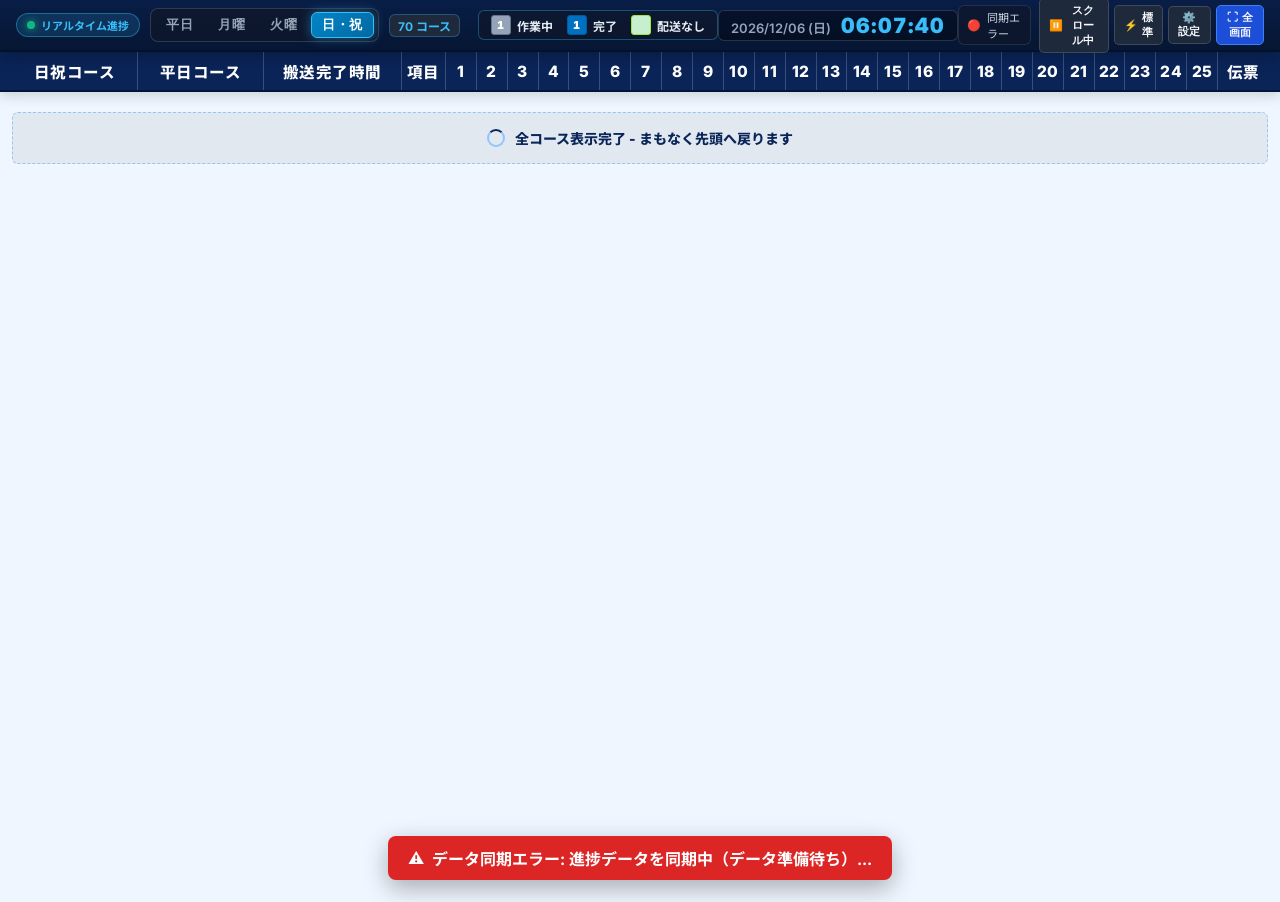
==== commit 30f72cad: "feat: 集約枠左3列色制御の適正化・自動ホットリロード(案A+案B)導入およびFirebase本番公開【セーブポイント④】" ====
--- a/index.html
+++ b/index.html
@@ -5,7 +5,7 @@
   <meta charset="UTF-8">
   <meta name="viewport" content="width=device-width, initial-scale=1.0">
   <title>倉庫作業進捗サイネージ</title>
-  <link rel="stylesheet" href="style.css?v=20260904_cloud02">
+  <link rel="stylesheet" href="style.css?v=20260909_group_color01">
   <link rel="preconnect" href="https://fonts.googleapis.com">
   <link rel="preconnect" href="https://fonts.gstatic.com" crossorigin>
   <link
--- a/style.css
+++ b/style.css
@@ -367,23 +367,6 @@
 }
 
 /* =========================================================
-   完了コース (F列=1) 全セル背景グレー (#E2E8F0) 連動
-   ========================================================= */
-.course-completed-row td {
-  background-color: var(--completed-row-bg) !important;
-}
-
-.course-completed-row td.cell-vehicle-tall:not(.group-completed-cell),
-.course-completed-row td.cell-course-sub:not(.group-completed-cell),
-.course-completed-row td.cell-time-tall:not(.group-completed-cell) {
-  background-color: #FFFFFF !important;
-}
-
-.group-completed-cell {
-  background-color: var(--completed-row-bg) !important;
-}
-
-/* =========================================================
    コース名・号車バッジ（★特大フォント ＆ はみ出し防止自動フィット）
    ========================================================= */
 .cell-vehicle-tall {
@@ -504,9 +487,21 @@
 }
 
 /* =========================================================
-   ★ コース完了時（CK列=1）のグレー表示スタイル
+   ★ コース完了時（CK列=1 / 集約枠判定連動）のグレー表示スタイル
    ========================================================= */
-/* 1. 完了バッジ（濃紺から落ち着いたグレーへ変化） */
+/* 1. バッジ制御 */
+/* 未完了バッジ（濃紺 #0A2558 ＆ 白文字 #FFFFFF を完全維持） */
+.badge-vehicle-tall:not(.badge-completed),
+.badge-course-sub:not(.badge-completed),
+.badge-vehicle-single:not(.badge-completed),
+.badge-course-full:not(.badge-completed),
+.course-completed-row .badge-vehicle-tall:not(.badge-completed),
+.course-completed-row .badge-course-sub:not(.badge-completed) {
+  background: var(--badge-navy, #0A2558) !important;
+  color: var(--badge-text, #FFFFFF) !important;
+}
+
+/* 完了バッジ（全コース完了または単独コース完了でスレートグレー #64748B へ変化） */
 .badge-completed,
 .group-completed-cell .badge-vehicle-tall,
 .group-completed-cell .badge-course-sub,
@@ -518,17 +513,33 @@
   border: 1px solid #475569 !important;
 }
 
-/* 2. 完了コース行の背景（薄いグレー） */
+/* 2. 完了コース行の背景（右側セル先行薄グレー変化） */
 .course-completed-row td {
   background-color: var(--completed-row-bg, #E2E8F0) !important;
 }
 
+/* 3. 集約コース未完了時の左3列（白背景 #FFFFFF を完全維持） */
+td.cell-vehicle-tall:not(.group-completed-cell),
+td.cell-course-sub:not(.group-completed-cell),
+td.cell-time-tall:not(.group-completed-cell),
 .course-completed-row td.cell-vehicle-tall:not(.group-completed-cell),
 .course-completed-row td.cell-course-sub:not(.group-completed-cell),
 .course-completed-row td.cell-time-tall:not(.group-completed-cell) {
   background-color: #FFFFFF !important;
 }
 
+/* 4. 集約全完了または単独完了時の左3列グレー化 */
+.group-completed-cell,
+td.cell-vehicle-tall.group-completed-cell,
+td.cell-course-sub.group-completed-cell,
+td.cell-time-tall.group-completed-cell,
+td.cell-vehicle-single.group-completed-cell,
+td.cell-course-full.group-completed-cell,
+td.cell-time.group-completed-cell {
+  background-color: var(--completed-row-bg, #E2E8F0) !important;
+}
+
+/* 5. 完了行内の各項目テキスト・タイル */
 .course-completed-row .cell-line-furidashi,
 .course-completed-row .cell-line-sagyo {
   color: #475569 !important;
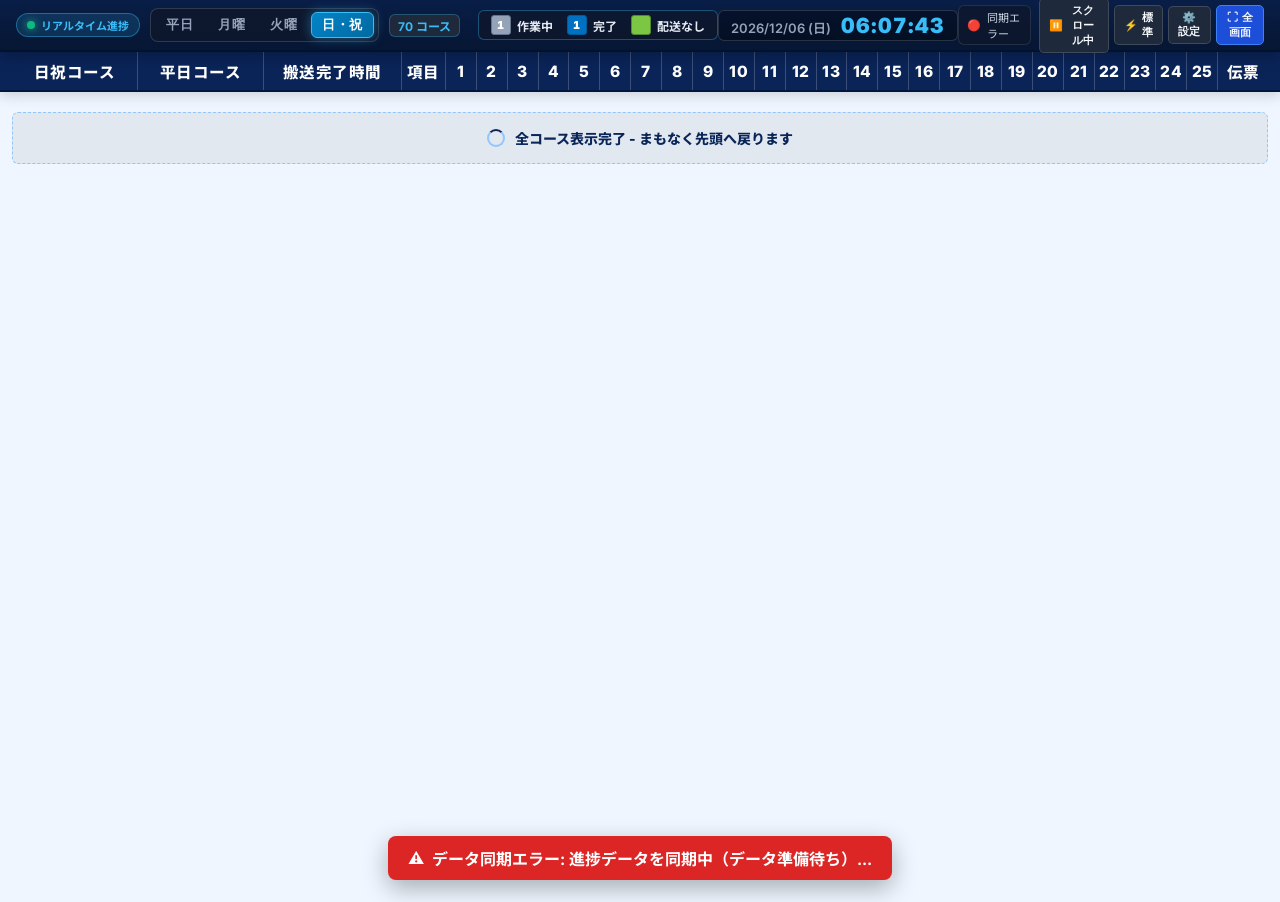
==== commit d46d39ff: "feat: 配送なしタイル・伝票の色をアップルグリーン(#7BC642)に変更および仕様書同期【セーブポイント⑨】" ====
--- a/index.html
+++ b/index.html
@@ -5,7 +5,7 @@
   <meta charset="UTF-8">
   <meta name="viewport" content="width=device-width, initial-scale=1.0">
   <title>倉庫作業進捗サイネージ</title>
-  <link rel="stylesheet" href="style.css?v=20260909_group_color01">
+  <link rel="stylesheet" href="style.css?v=20260920_color_apple_green">
   <link rel="preconnect" href="https://fonts.googleapis.com">
   <link rel="preconnect" href="https://fonts.gstatic.com" crossorigin>
   <link
--- a/style.css
+++ b/style.css
@@ -23,7 +23,7 @@
   /* 1〜25 進捗タイルカラー (ご指定仕様) */
   --tile-done-bg: #0070C0;        /* 完了済み: 鮮やかなブルー */
   --tile-active-bg: #94A3B8;      /* 進行中: グレー */
-  --tile-nodelivery-bg: #C6EFCE;  /* 配送なし: 薄い黄緑 */
+  --tile-nodelivery-bg: #7BC642;  /* 配送なし: アップルグリーン */
   --tile-pending-border: #CBD5E1;  /* 未着手: 白枠線 */
   
   --slip-done-bg: #0070C0;        /* 伝票完了: 完了済みと同じブルー */
@@ -750,10 +750,10 @@
   border: 1px solid #64748B;
 }
 
-/* ① 薄い黄緑: 配送なし -> 薄緑背景 (数字なし) */
+/* ① アップルグリーン: 配送なし -> 黄緑背景 (数字なし) */
 .progress-tile.tile-green-nodelivery {
   background-color: var(--tile-nodelivery-bg);
-  border: 1px solid #A3E635;
+  border: 1px solid #558B2F;
   color: transparent;
 }
 
@@ -800,10 +800,10 @@
   box-shadow: 0 1px 4px rgba(0, 0, 0, 0.25);
 }
 
-/* 伝票 配送なし: 薄い黄緑背景 (チェックなし) */
+/* 伝票 配送なし: アップルグリーン背景 (チェックなし) */
 .slip-checkbox.slip-nodelivery-green {
   background-color: var(--tile-nodelivery-bg);
-  border: 1.5px solid #A3E635;
+  border: 1.5px solid #558B2F;
   color: transparent;
 }
 
@@ -1054,7 +1054,7 @@
 
 .legend-tile-green {
   background-color: var(--tile-nodelivery-bg);
-  border: 1px solid #A3E635;
+  border: 1px solid #558B2F;
 }
 
 /* =========================================================
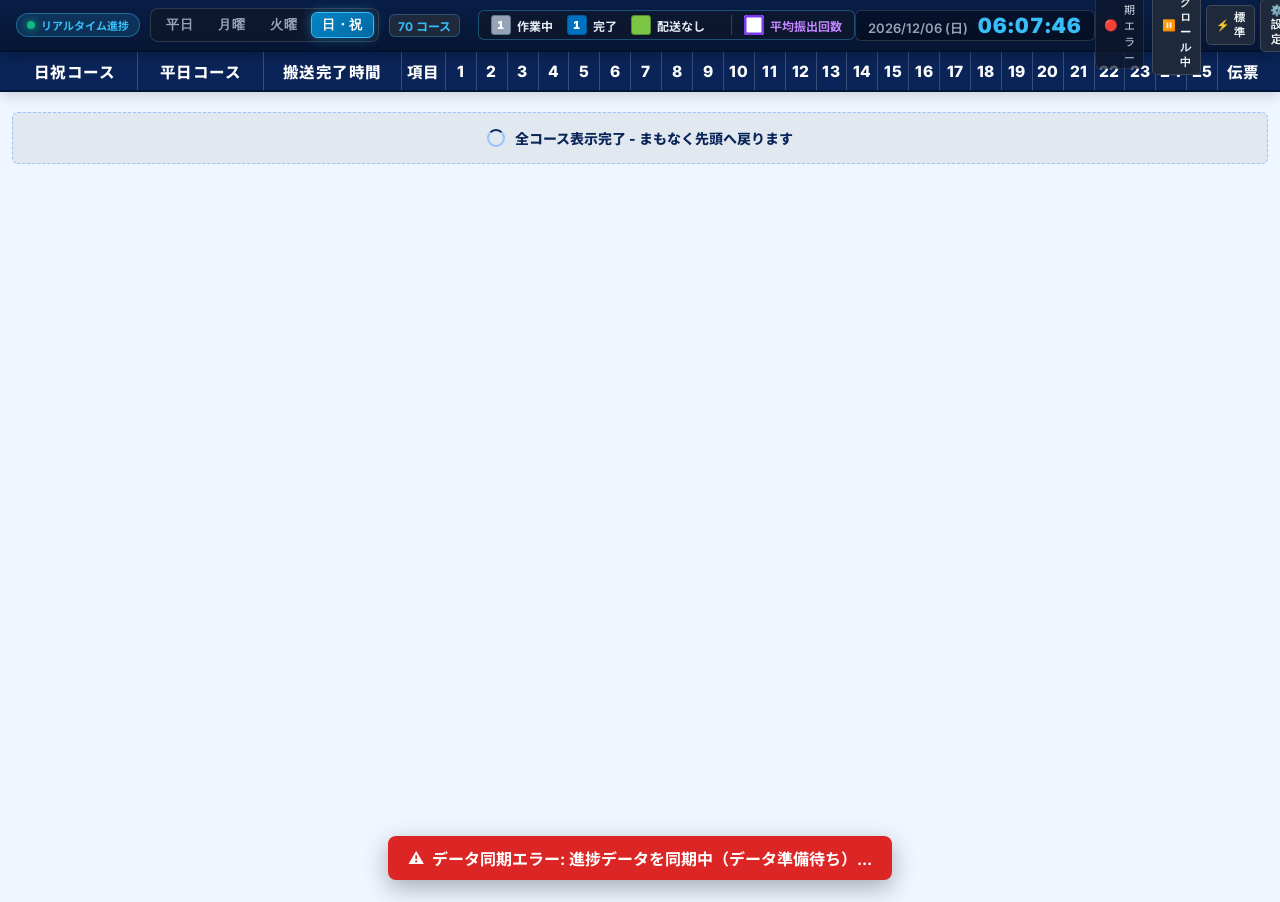
==== commit fc17ebbc: "savepoint: 平均振出回数（パープル太枠）の本番導入・曜日別厳密反映・クラウド自動同期【セーブポイント⑬】" ====
--- a/index.html
+++ b/index.html
@@ -5,7 +5,7 @@
   <meta charset="UTF-8">
   <meta name="viewport" content="width=device-width, initial-scale=1.0">
   <title>倉庫作業進捗サイネージ</title>
-  <link rel="stylesheet" href="style.css?v=20260920_color_apple_green">
+  <link rel="stylesheet" href="style.css?v=20261103_target_frame">
   <link rel="preconnect" href="https://fonts.googleapis.com">
   <link rel="preconnect" href="https://fonts.gstatic.com" crossorigin>
   <link
@@ -43,6 +43,10 @@
         <div class="legend-item">
           <div class="legend-tile legend-tile-green"></div>
           <span>配送なし</span>
+        </div>
+        <div class="legend-item" style="margin-left: 12px; border-left: 1px solid #334155; padding-left: 12px;">
+          <div class="legend-tile" style="box-shadow: inset 0 0 0 2.5px #7C3AED; background: #fff;"></div>
+          <span style="color: #C084FC; font-weight: bold;">平均振出回数</span>
         </div>
       </div>
     </div>
@@ -198,7 +202,7 @@
     </div>
   </div>
 
-  <script src="app.js?v=20260904_cloud03"></script>
+  <script src="app.js?v=20261103_target_frame"></script>
 </body>
 
 </html>
--- a/style.css
+++ b/style.css
@@ -1255,4 +1255,19 @@
   }
 }
 
-
+/* =========================================================
+   ★ 平均振出回数（目標タクト枠）: どの状態でもパープル太枠 (#7C3AED) に統一
+   ========================================================= */
+.progress-tile.target-frame,
+.progress-tile.tile-unstarted.target-frame,
+.progress-tile.tile-grey-active.target-frame,
+.progress-tile.tile-blue-done.target-frame,
+.course-completed-row .progress-tile.target-frame,
+.course-completed-row .progress-tile.tile-unstarted.target-frame,
+.course-completed-row .progress-tile.tile-grey-active.target-frame,
+.course-completed-row .progress-tile.tile-blue-done.target-frame {
+  box-shadow: inset 0 0 0 3.5px #7C3AED, 0 0 8px rgba(124, 58, 237, 0.6) !important;
+  border-color: #7C3AED !important;
+  position: relative;
+  z-index: 2;
+}
